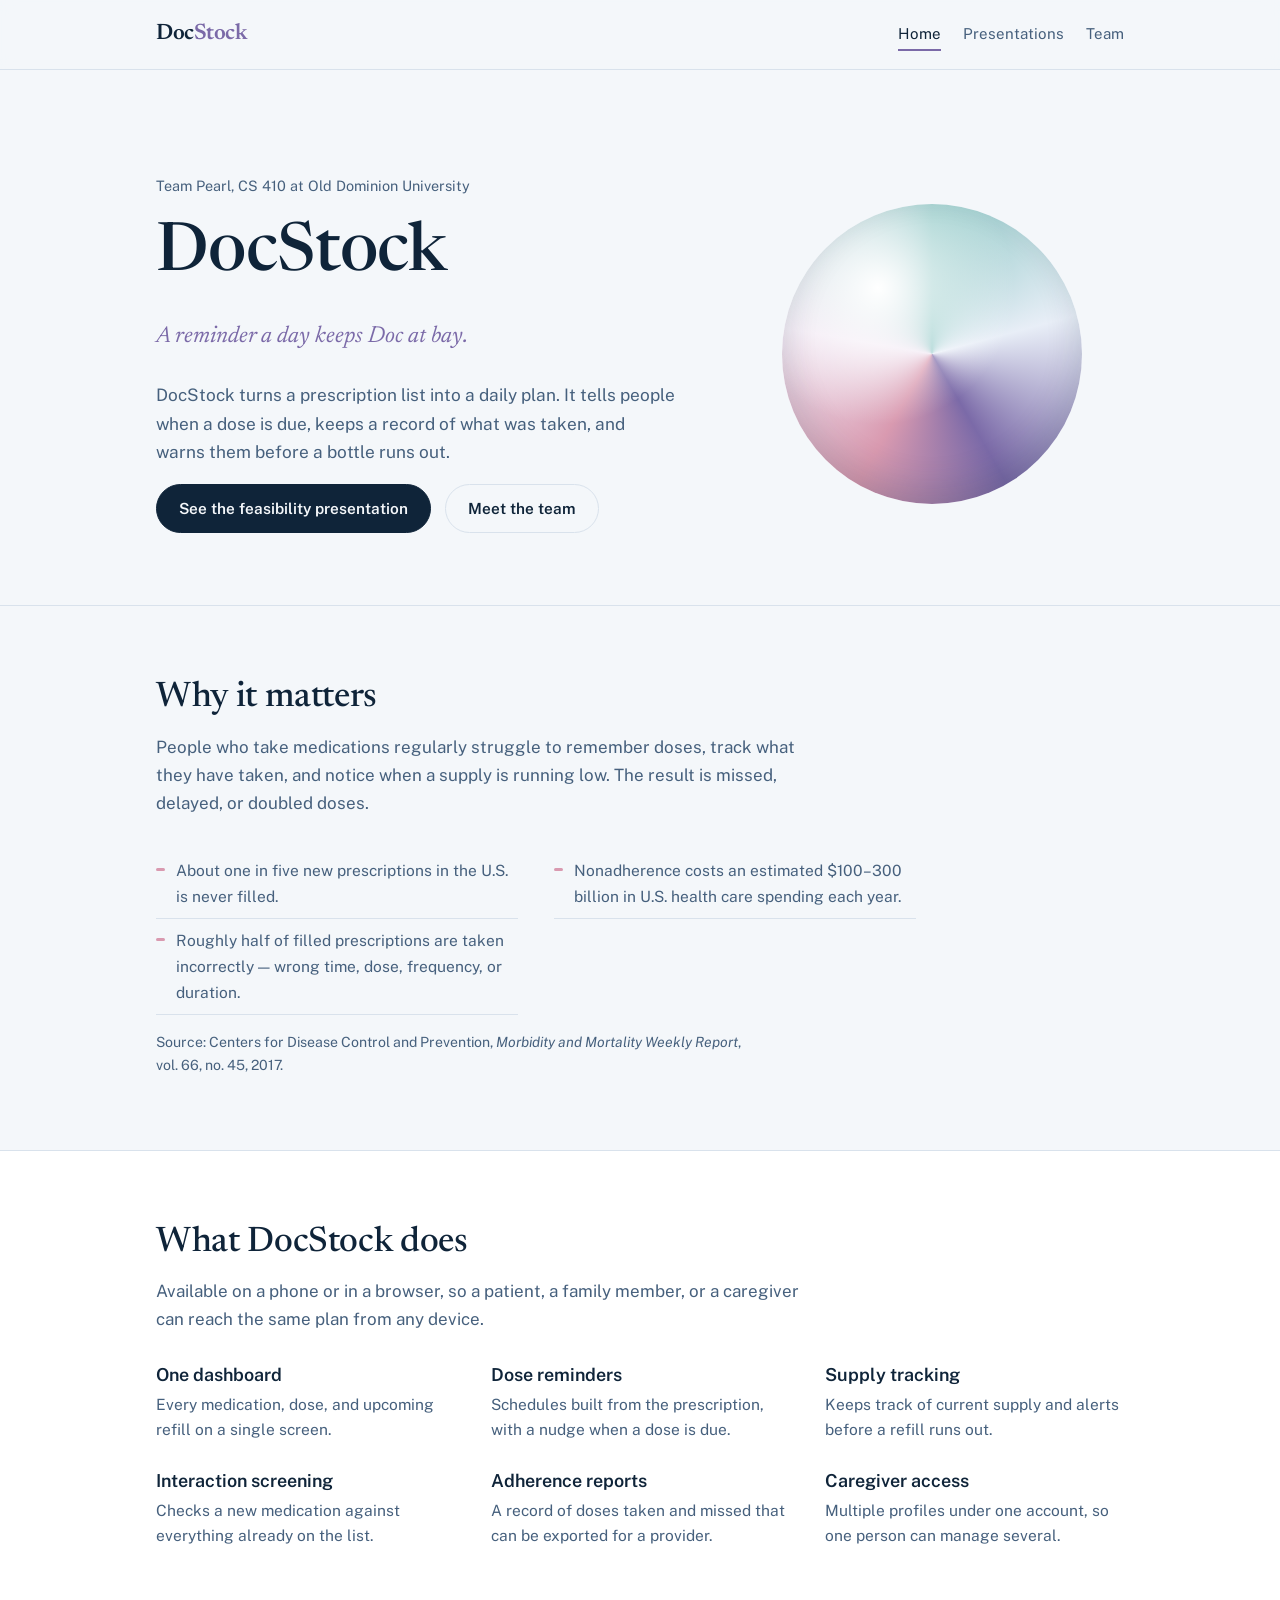
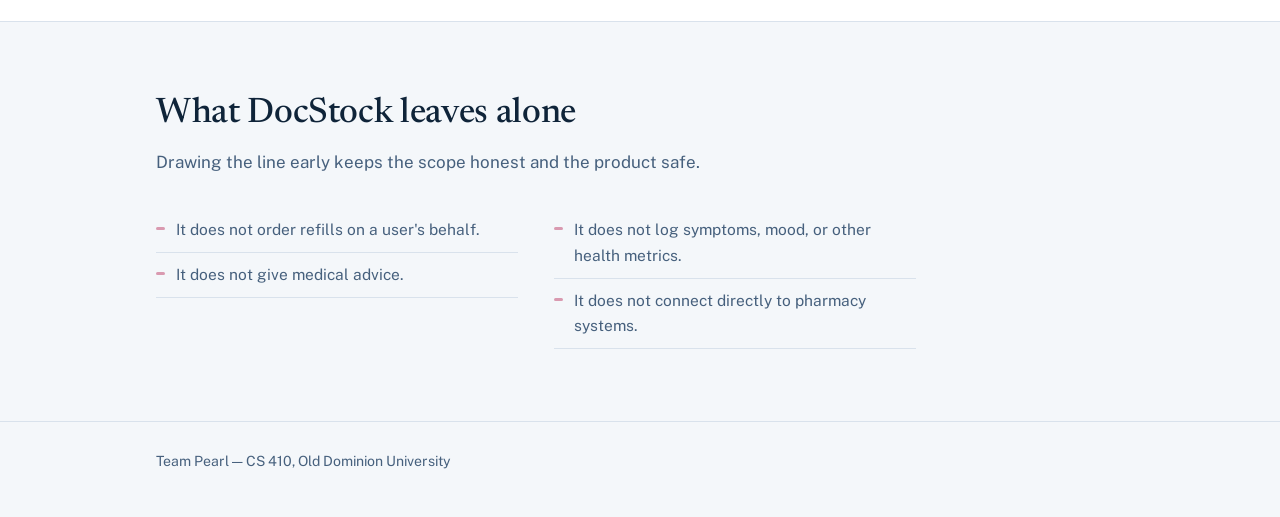
==== index.html @ eecf5fe6 "Created website, added landing, presentations, and a team page" ====
<!DOCTYPE html>
<html lang="en">
<head>
<meta charset="utf-8">
<meta name="viewport" content="width=device-width, initial-scale=1">
<title>DocStock — Team Pearl</title>
<meta name="description" content="DocStock is a smartphone and web application that helps people manage prescribed medication schedules. Built by Team Pearl, CS 410 at Old Dominion University.">
<link rel="preconnect" href="https://fonts.googleapis.com">
<link rel="preconnect" href="https://fonts.gstatic.com" crossorigin>
<link href="https://fonts.googleapis.com/css2?family=Newsreader:ital,opsz,wght@0,6..72,400;0,6..72,500;0,6..72,600;1,6..72,400&family=Public+Sans:wght@400;500;600&display=swap" rel="stylesheet">
<link rel="stylesheet" href="assets/styles.css">
</head>
<body>

<header class="masthead">
  <div class="wrap">
    <a class="wordmark" href="index.html">Doc<span>Stock</span></a>
    <nav aria-label="Main">
      <a href="index.html" aria-current="page">Home</a>
      <a href="presentations.html">Presentations</a>
      <a href="team.html">Team</a>
    </nav>
  </div>
</header>

<main>

  <section class="hero">
    <div class="wrap">
      <div>
        <p class="kicker">Team Pearl, CS 410 at Old Dominion University</p>
        <h1>DocStock</h1>
        <p class="tagline">A reminder a day keeps Doc at bay.</p>
        <p class="lede">DocStock turns a prescription list into a daily plan. It tells people when a dose is due, keeps a record of what was taken, and warns them before a bottle runs out.</p>
        <div class="next-links">
          <a class="button" href="presentations.html">See the feasibility presentation</a>
          <a class="button button--quiet" href="team.html">Meet the team</a>
        </div>
      </div>
      <div class="pearl" aria-hidden="true"></div>
    </div>
  </section>

  <section class="band">
    <div class="wrap">
      <div class="section-head">
        <h2>Why it matters</h2>
        <p>People who take medications regularly struggle to remember doses, track what they have taken, and notice when a supply is running low. The result is missed, delayed, or doubled doses.</p>
      </div>
      <ul class="rule-list">
        <li>About one in five new prescriptions in the U.S. is never filled.</li>
        <li>Roughly half of filled prescriptions are taken incorrectly &mdash; wrong time, dose, frequency, or duration.</li>
        <li>Nonadherence costs an estimated $100&ndash;300 billion in U.S. health care spending each year.</li>
      </ul>
      <p class="source">Source: Centers for Disease Control and Prevention, <em>Morbidity and Mortality Weekly Report</em>, vol. 66, no. 45, 2017.</p>
    </div>
  </section>

  <section class="band band--shell">
    <div class="wrap">
      <div class="section-head">
        <h2>What DocStock does</h2>
        <p>Available on a phone or in a browser, so a patient, a family member, or a caregiver can reach the same plan from any device.</p>
      </div>

      <div class="grid">
        <div class="feature">
          <h3>One dashboard</h3>
          <p>Every medication, dose, and upcoming refill on a single screen.</p>
        </div>
        <div class="feature">
          <h3>Dose reminders</h3>
          <p>Schedules built from the prescription, with a nudge when a dose is due.</p>
        </div>
        <div class="feature">
          <h3>Supply tracking</h3>
          <p>Keeps track of current supply and alerts before a refill runs out.</p>
        </div>
        <div class="feature">
          <h3>Interaction screening</h3>
          <p>Checks a new medication against everything already on the list.</p>
        </div>
        <div class="feature">
          <h3>Adherence reports</h3>
          <p>A record of doses taken and missed that can be exported for a provider.</p>
        </div>
        <div class="feature">
          <h3>Caregiver access</h3>
          <p>Multiple profiles under one account, so one person can manage several.</p>
        </div>
      </div>
    </div>
  </section>

  <section class="band">
    <div class="wrap">
      <div class="section-head">
        <h2>What DocStock leaves alone</h2>
        <p>Drawing the line early keeps the scope honest and the product safe.</p>
      </div>
      <ul class="rule-list">
        <li>It does not order refills on a user's behalf.</li>
        <li>It does not give medical advice.</li>
        <li>It does not log symptoms, mood, or other health metrics.</li>
        <li>It does not connect directly to pharmacy systems.</li>
      </ul>
    </div>
  </section>

</main>

<footer class="site-foot">
  <div class="wrap">
    <p>Team Pearl — CS 410, Old Dominion University</p>
  </div>
</footer>

</body>
</html>
---- assets/styles.css ----
/* DocStock — Team Pearl
   Palette: deep slate blue ink, cool pearl paper, nacre luster accents. */

:root {
  --ink: #0f2439;
  --ink-soft: #46607d;
  --pearl: #f4f7fa;
  --shell: #ffffff;
  --line: #d9e2ec;
  --luster: #7b6aa8;
  --luster-rose: #d99ab0;
  --luster-aqua: #8fc8c6;
  --focus: #1f6feb;

  --serif: "Newsreader", Georgia, "Times New Roman", serif;
  --sans: "Public Sans", -apple-system, BlinkMacSystemFont, "Segoe UI", Roboto, sans-serif;

  --measure: 66ch;
  --gutter: clamp(20px, 5vw, 56px);
}

* { box-sizing: border-box; }

html { -webkit-text-size-adjust: 100%; }

body {
  margin: 0;
  background: var(--pearl);
  color: var(--ink);
  font-family: var(--sans);
  font-size: 17px;
  line-height: 1.65;
  font-weight: 400;
}

img { max-width: 100%; display: block; }

a { color: var(--ink); text-decoration-color: var(--luster); text-underline-offset: 3px; }
a:hover { text-decoration-color: var(--ink); }

:focus-visible {
  outline: 2px solid var(--focus);
  outline-offset: 3px;
  border-radius: 2px;
}

h1, h2, h3 {
  font-family: var(--serif);
  font-weight: 500;
  line-height: 1.15;
  letter-spacing: -0.01em;
  margin: 0 0 0.4em;
}

h1 { font-size: clamp(2.6rem, 7vw, 4.2rem); }
h2 { font-size: clamp(1.6rem, 3.4vw, 2.2rem); }
h3 { font-size: 1.12rem; font-family: var(--sans); font-weight: 600; letter-spacing: 0; }

p { margin: 0 0 1em; max-width: var(--measure); }

.wrap {
  width: 100%;
  max-width: 1080px;
  margin: 0 auto;
  padding-left: var(--gutter);
  padding-right: var(--gutter);
}

/* ---------- Masthead ---------- */

.masthead {
  border-bottom: 1px solid var(--line);
  background: rgba(244, 247, 250, 0.92);
  backdrop-filter: blur(8px);
  position: sticky;
  top: 0;
  z-index: 10;
}

.masthead .wrap {
  display: flex;
  flex-wrap: wrap;
  align-items: baseline;
  gap: 8px 28px;
  padding-top: 16px;
  padding-bottom: 16px;
}

.wordmark {
  font-family: var(--serif);
  font-size: 1.4rem;
  font-weight: 600;
  text-decoration: none;
  letter-spacing: -0.02em;
}

.wordmark span { color: var(--luster); }

.masthead nav {
  margin-left: auto;
  display: flex;
  gap: 22px;
}

.masthead nav a {
  text-decoration: none;
  font-size: 0.94rem;
  color: var(--ink-soft);
  padding-bottom: 2px;
  border-bottom: 2px solid transparent;
}

.masthead nav a:hover { color: var(--ink); }

.masthead nav a[aria-current="page"] {
  color: var(--ink);
  border-bottom-color: var(--luster);
}

/* ---------- Hero ---------- */

.hero { padding: clamp(48px, 9vw, 104px) 0 clamp(40px, 7vw, 72px); }

.hero .wrap {
  display: grid;
  grid-template-columns: minmax(0, 1.35fr) minmax(0, 1fr);
  gap: clamp(28px, 5vw, 64px);
  align-items: center;
}

.kicker {
  font-size: 0.9rem;
  color: var(--ink-soft);
  margin-bottom: 18px;
}

.tagline {
  font-family: var(--serif);
  font-size: clamp(1.15rem, 2.4vw, 1.45rem);
  font-style: italic;
  color: var(--luster);
  margin: -0.1em 0 1.1em;
  max-width: 24ch;
}

.lede { font-size: 1.08rem; color: var(--ink-soft); }

/* the pearl — the one deliberate flourish */
.pearl {
  aspect-ratio: 1;
  width: 100%;
  max-width: 300px;
  margin-inline: auto;
  border-radius: 50%;
  background:
    radial-gradient(circle at 32% 28%, #ffffff 0%, rgba(255,255,255,0) 46%),
    conic-gradient(from 210deg,
      var(--luster-rose) 0deg,
      #f0e6f2 70deg,
      var(--luster-aqua) 150deg,
      #e8eef7 225deg,
      var(--luster) 300deg,
      var(--luster-rose) 360deg);
  box-shadow: inset 0 -14px 34px rgba(15, 36, 57, 0.16);
  animation: turn 44s linear infinite;
}

@keyframes turn { to { transform: rotate(360deg); } }

@media (prefers-reduced-motion: reduce) {
  .pearl { animation: none; }
}

/* ---------- Sections ---------- */

.band { padding: clamp(40px, 6vw, 72px) 0; border-top: 1px solid var(--line); }
.band--shell { background: var(--shell); }

.section-head { max-width: var(--measure); margin-bottom: 32px; }
.section-head p { color: var(--ink-soft); margin-bottom: 0; }

.grid {
  display: grid;
  grid-template-columns: repeat(auto-fit, minmax(240px, 1fr));
  gap: 28px 36px;
}

.feature h3 { margin-bottom: 6px; }
.feature p { color: var(--ink-soft); font-size: 0.97rem; margin-bottom: 0; }

.rule-list {
  list-style: none;
  padding: 0;
  margin: 0;
  columns: 2;
  column-gap: 36px;
  max-width: 760px;
}

.rule-list li {
  break-inside: avoid;
  padding: 9px 0 9px 20px;
  border-bottom: 1px solid var(--line);
  color: var(--ink-soft);
  font-size: 0.97rem;
  position: relative;
}

.rule-list li::before {
  content: "";
  position: absolute;
  left: 0;
  top: 19px;
  width: 9px;
  height: 3px;
  border-radius: 2px;
  background: var(--luster-rose);
}

@media (max-width: 620px) { .rule-list { columns: 1; } }

.next-links {
  display: flex;
  flex-wrap: wrap;
  gap: 14px;
  margin-top: 8px;
}

.button {
  display: inline-block;
  text-decoration: none;
  font-size: 0.96rem;
  font-weight: 600;
  padding: 11px 22px;
  border-radius: 999px;
  border: 1px solid var(--ink);
  background: var(--ink);
  color: var(--pearl);
}

.button:hover { background: #1b3b5c; border-color: #1b3b5c; }

.button--quiet {
  background: transparent;
  color: var(--ink);
  border-color: var(--line);
}

.button--quiet:hover { background: var(--shell); border-color: var(--ink); }

/* ---------- Presentation ---------- */

.deck-frame {
  position: relative;
  width: 100%;
  aspect-ratio: 16 / 9;
  border: 1px solid var(--line);
  border-radius: 10px;
  overflow: hidden;
  background: var(--shell);
}

.deck-frame iframe {
  position: absolute;
  inset: 0;
  width: 100%;
  height: 100%;
  border: 0;
}

.deck-meta {
  display: flex;
  flex-wrap: wrap;
  gap: 6px 24px;
  margin-top: 14px;
  font-size: 0.92rem;
  color: var(--ink-soft);
}

.deck-empty {
  border: 1px dashed var(--luster);
  border-radius: 10px;
  background: var(--shell);
  padding: 32px;
}

.deck-empty code {
  font-size: 0.88rem;
  background: var(--pearl);
  padding: 2px 6px;
  border-radius: 4px;
}

.source {
  margin-top: 16px;
  margin-bottom: 0;
  font-size: 0.88rem;
  color: var(--ink-soft);
}

/* ---------- Team ---------- */

.roster {
  display: grid;
  grid-template-columns: repeat(auto-fit, minmax(230px, 1fr));
  gap: 40px 32px;
}

.member figure { margin: 0 0 16px; }

.portrait {
  aspect-ratio: 4 / 5;
  width: 100%;
  border-radius: 120px 120px 12px 12px;
  overflow: hidden;
  background: linear-gradient(155deg, #e9edf4, #dfe6f0);
  border: 1px solid var(--line);
}

.portrait img {
  width: 100%;
  height: 100%;
  object-fit: cover;
}

.portrait--initials {
  display: grid;
  place-items: center;
  background: conic-gradient(from 200deg, #f2e7ef, #e4edf3, #ece7f4, #f2e7ef);
  font-family: var(--serif);
  font-size: 2.4rem;
  color: var(--luster);
}

.member h3 { margin-bottom: 2px; font-size: 1.05rem; }

.member .role {
  font-size: 0.86rem;
  color: var(--luster);
  margin-bottom: 10px;
}

.member p { font-size: 0.95rem; color: var(--ink-soft); margin-bottom: 0; }

/* ---------- Footer ---------- */

.site-foot {
  border-top: 1px solid var(--line);
  padding: 28px 0 44px;
  font-size: 0.88rem;
  color: var(--ink-soft);
}

.site-foot p { margin: 0; max-width: none; }

/* ---------- Small screens ---------- */

@media (max-width: 780px) {
  .hero .wrap { grid-template-columns: 1fr; }
  .pearl { max-width: 190px; grid-row: 1; }
  .masthead nav { width: 100%; margin-left: 0; gap: 18px; }
}
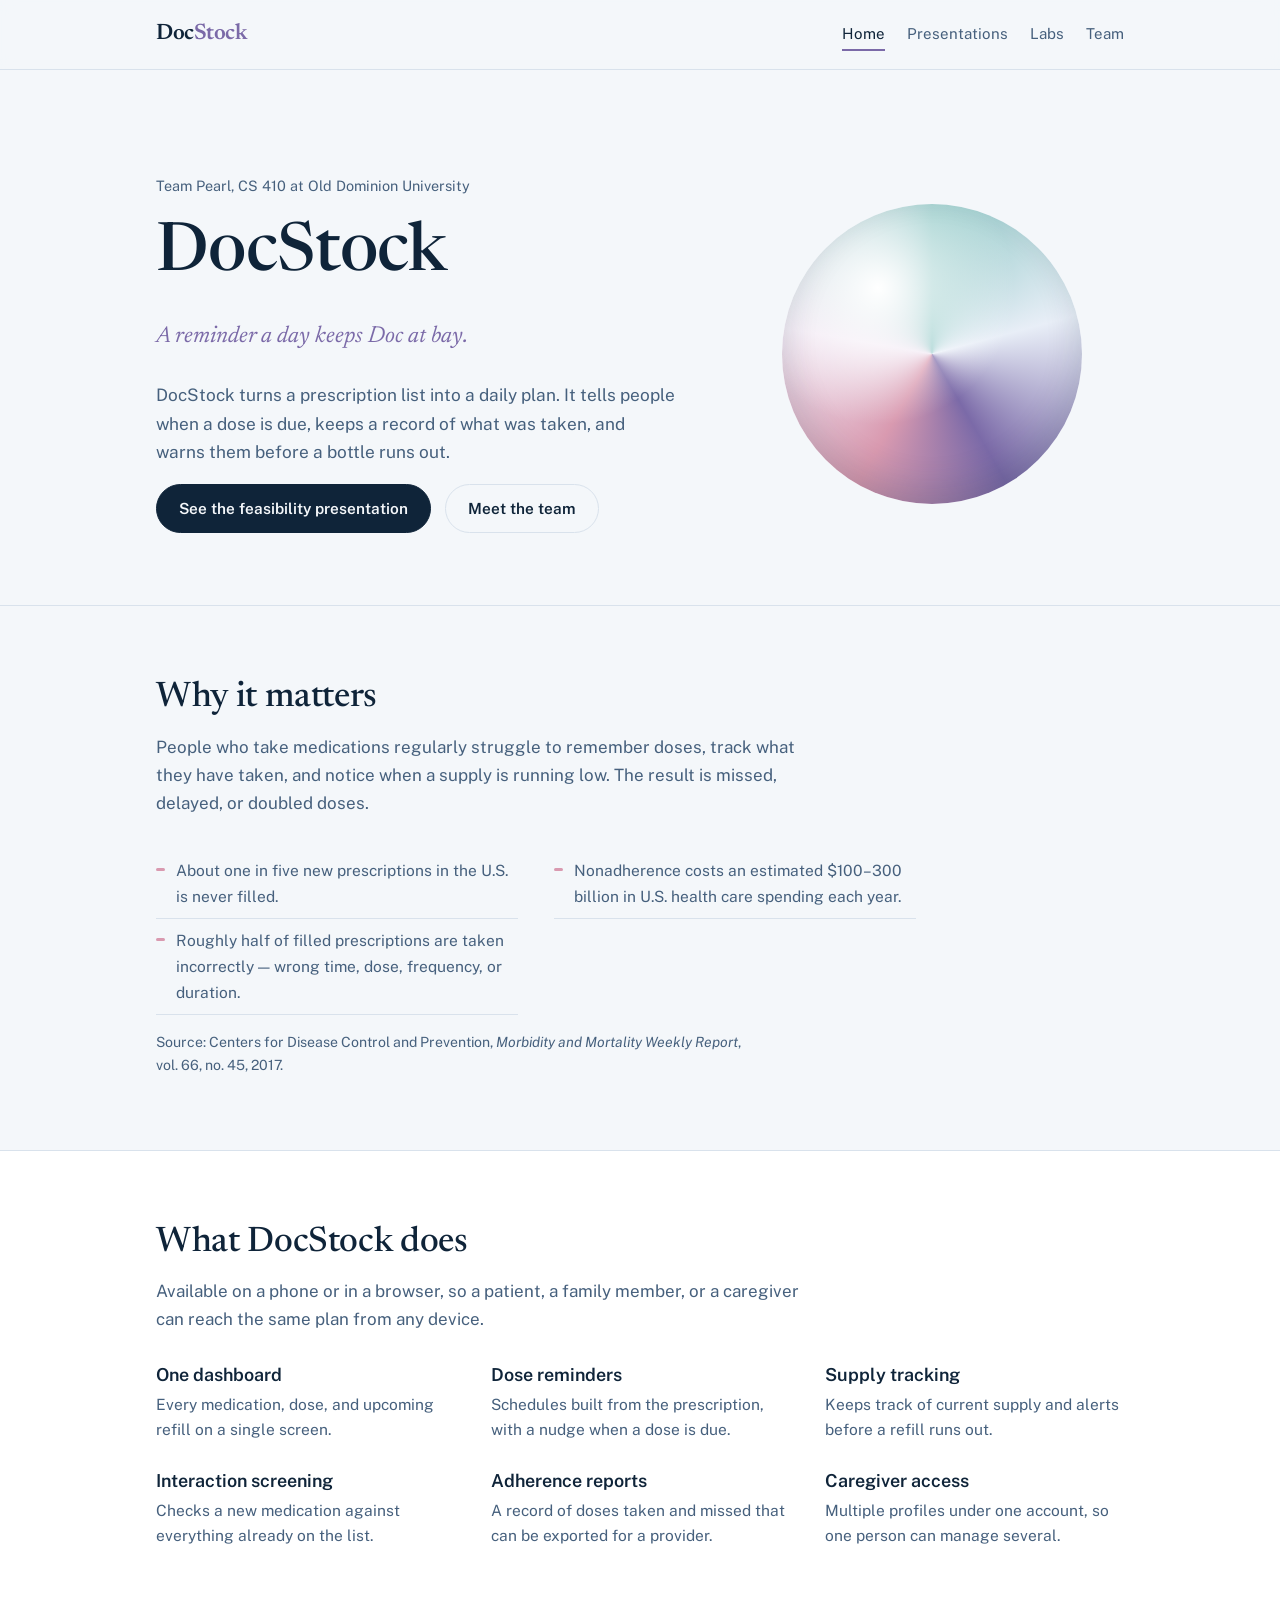
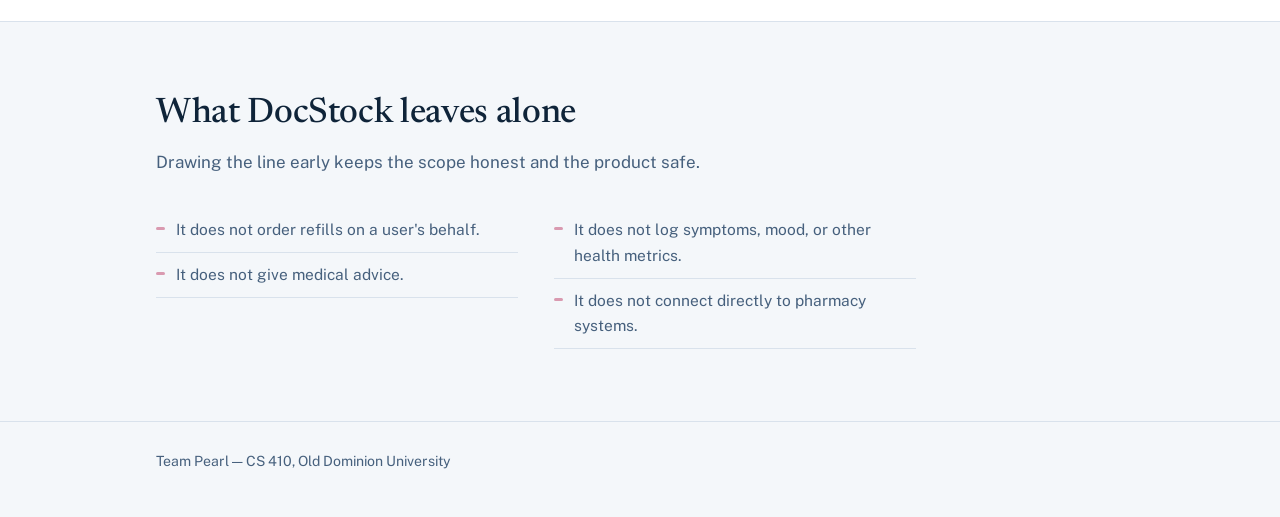
==== commit 68c974a6: "Implemented Lab 1 in to the website" ====
--- a/index.html
+++ b/index.html
@@ -18,6 +18,7 @@
     <nav aria-label="Main">
       <a href="index.html" aria-current="page">Home</a>
       <a href="presentations.html">Presentations</a>
+      <a href="labs.html">Labs</a>
       <a href="team.html">Team</a>
     </nav>
   </div>
--- a/assets/styles.css
+++ b/assets/styles.css
@@ -268,6 +268,23 @@
   border: 0;
 }
 
+/* Lab writeups are portrait letter pages, not 16:9 slides. */
+.deck-frame--doc {
+  aspect-ratio: 8.5 / 11;
+  max-width: 820px;
+  margin-left: auto;
+  margin-right: auto;
+}
+
+@media (max-width: 620px) {
+  .deck-frame--doc { aspect-ratio: 3 / 4; }
+}
+
+.deck-fallback {
+  margin-top: 16px;
+  margin-bottom: 0;
+}
+
 .deck-meta {
   display: flex;
   flex-wrap: wrap;
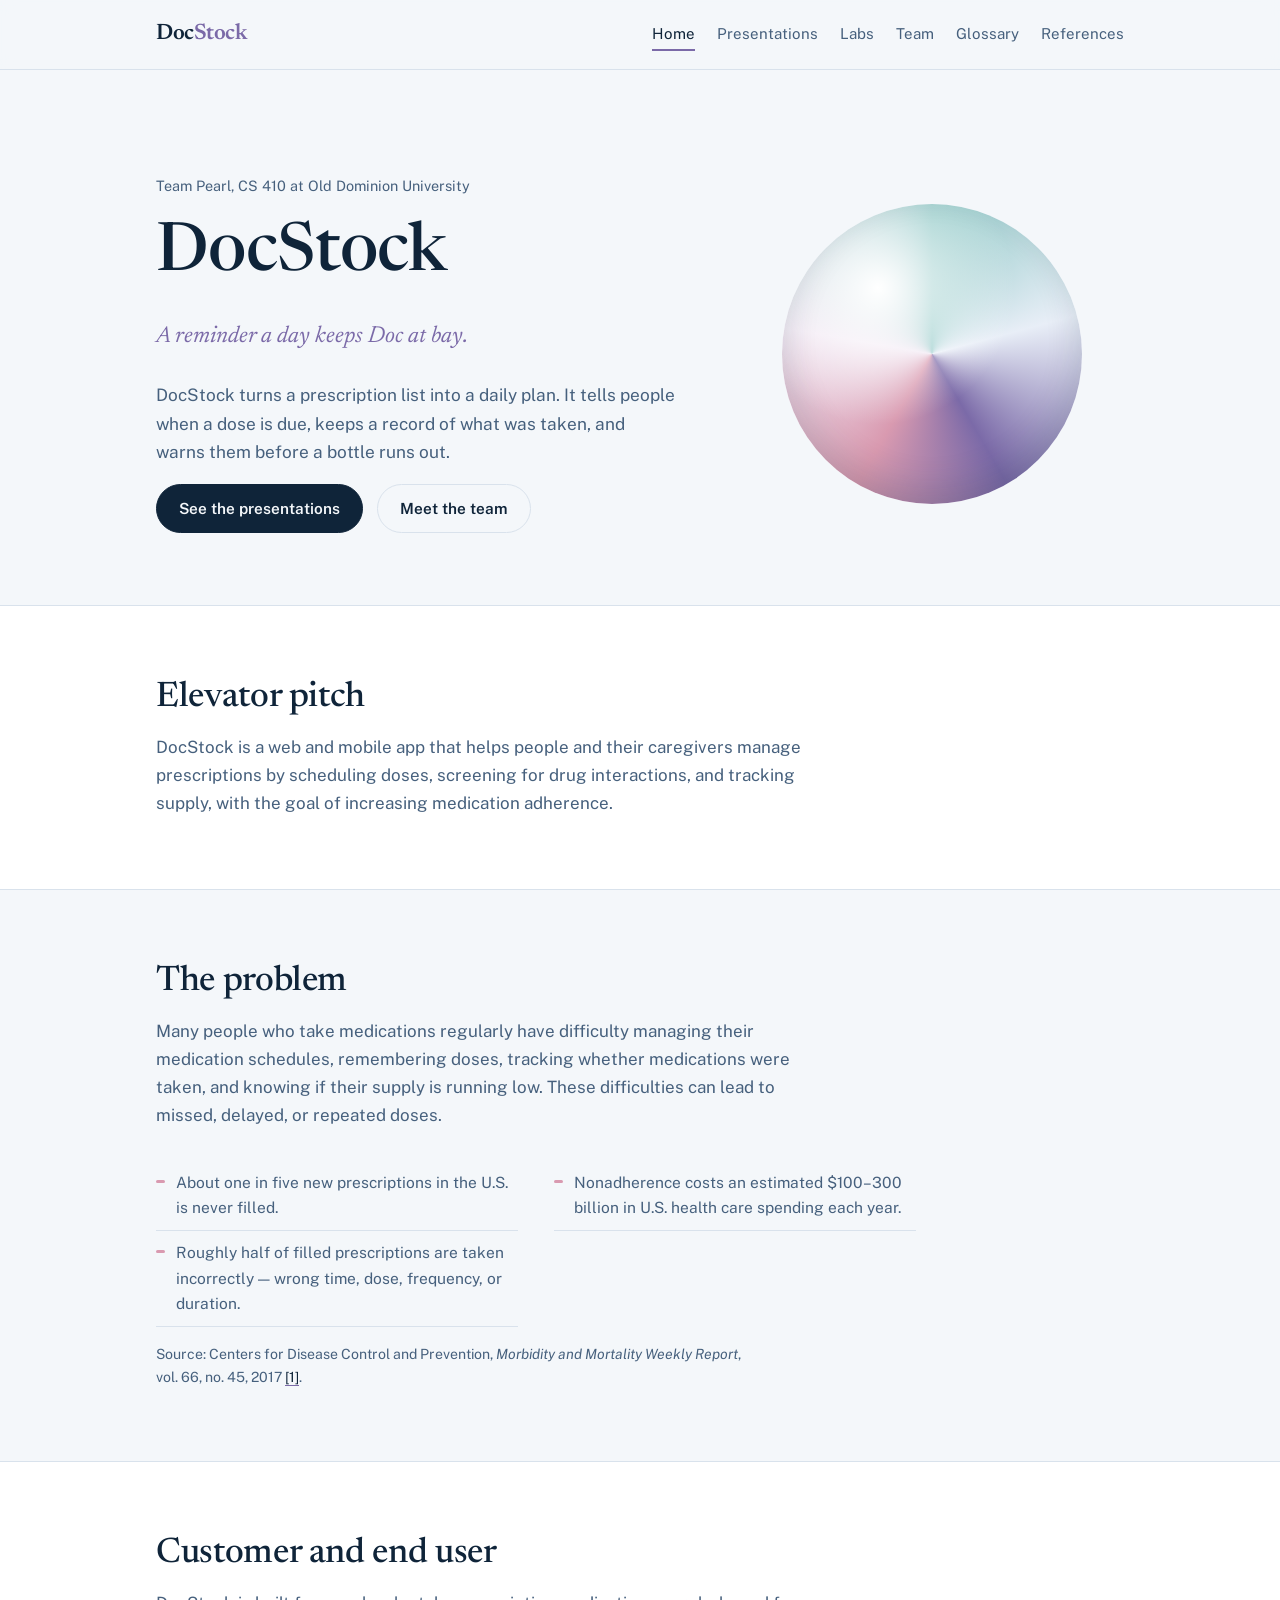
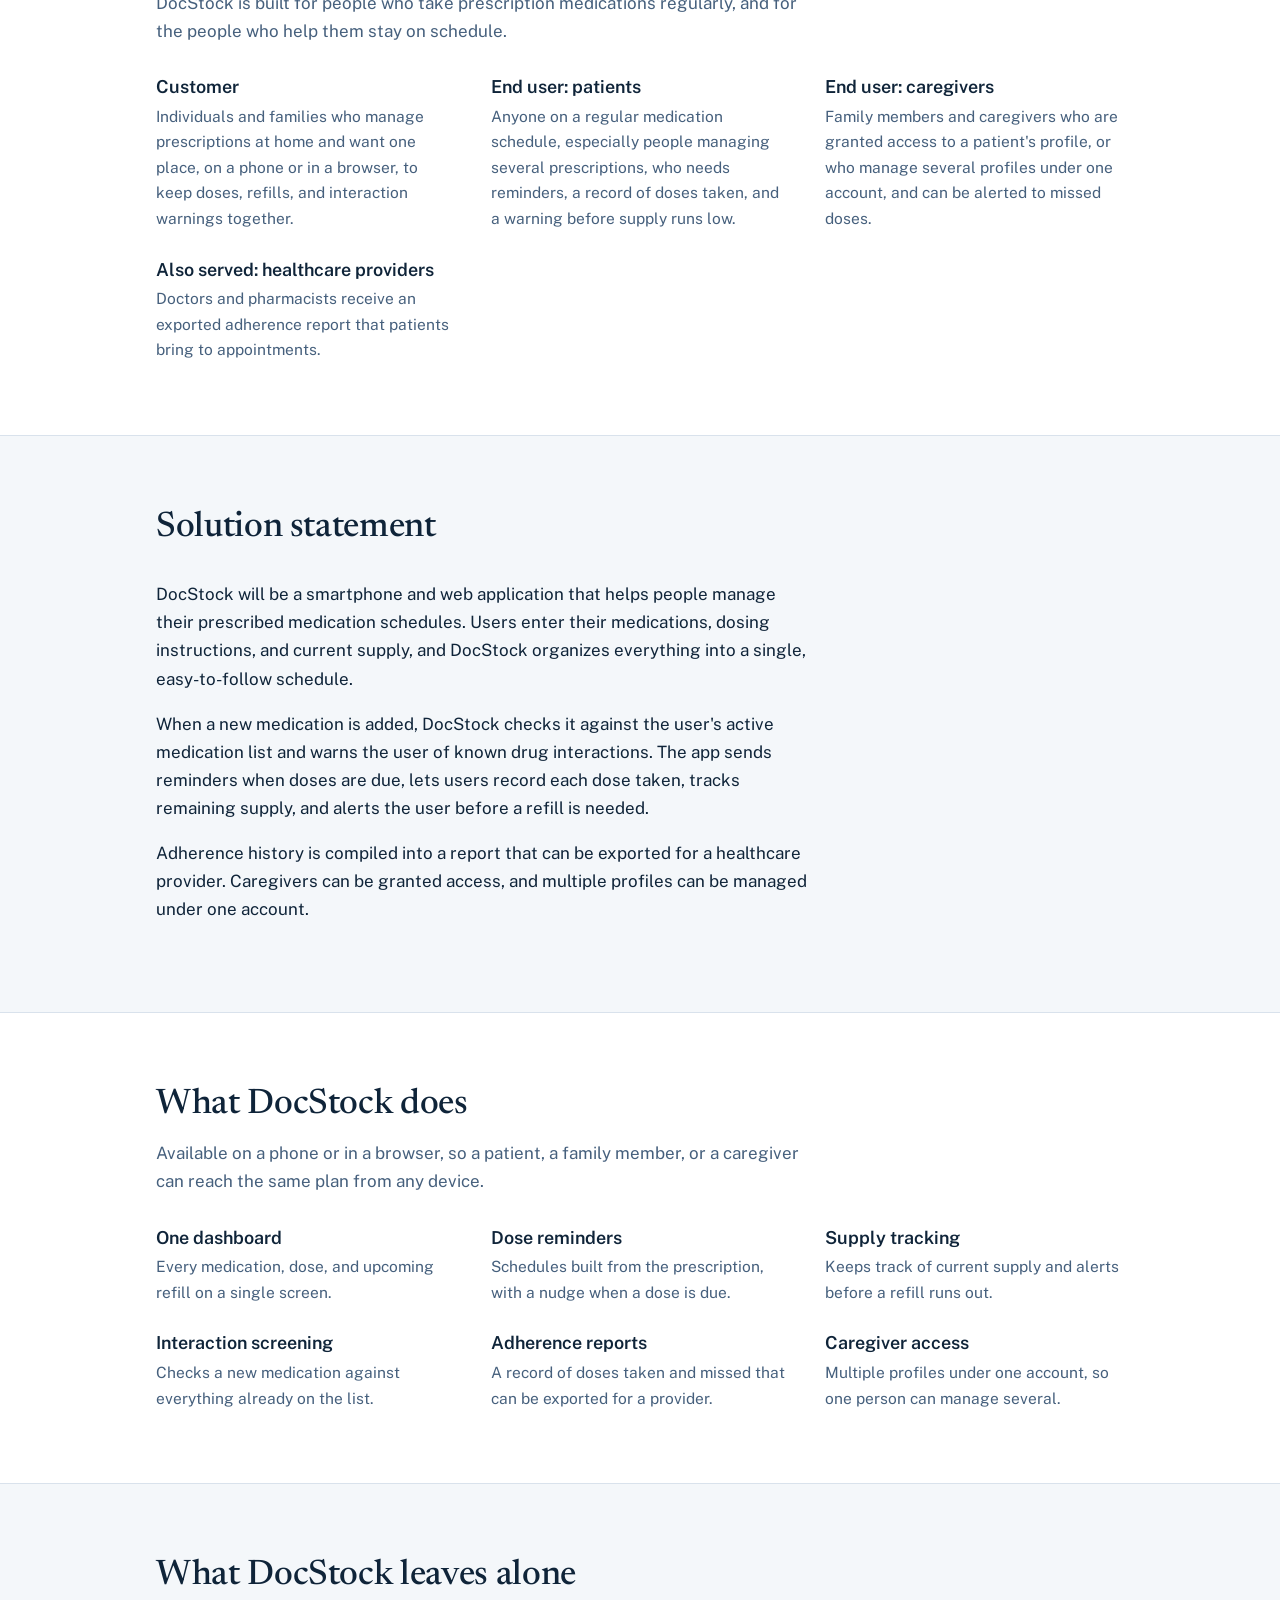
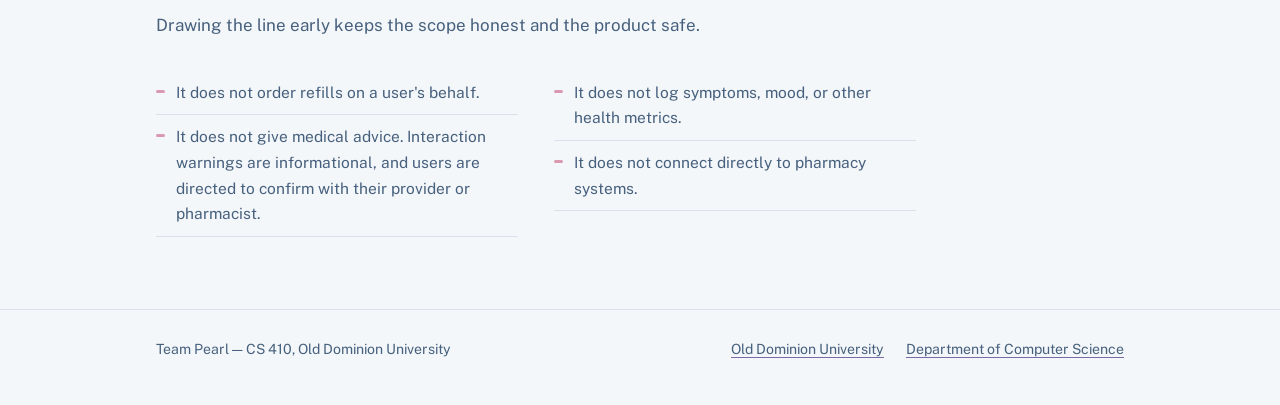
==== commit 5382ad42: "Updated website for feasibility deliverable: added home page sections, final and design presentation" ====
--- a/index.html
+++ b/index.html
@@ -20,6 +20,8 @@
       <a href="presentations.html">Presentations</a>
       <a href="labs.html">Labs</a>
       <a href="team.html">Team</a>
+      <a href="glossary.html">Glossary</a>
+      <a href="references.html">References</a>
     </nav>
   </div>
 </header>
@@ -32,9 +34,11 @@
         <p class="kicker">Team Pearl, CS 410 at Old Dominion University</p>
         <h1>DocStock</h1>
         <p class="tagline">A reminder a day keeps Doc at bay.</p>
-        <p class="lede">DocStock turns a prescription list into a daily plan. It tells people when a dose is due, keeps a record of what was taken, and warns them before a bottle runs out.</p>
+        <p class="lede">DocStock turns a prescription list into a daily plan.
+          It tells people when a dose is due, keeps a record of what was taken,
+          and warns them before a bottle runs out.</p>
         <div class="next-links">
-          <a class="button" href="presentations.html">See the feasibility presentation</a>
+          <a class="button" href="presentations.html">See the presentations</a>
           <a class="button button--quiet" href="team.html">Meet the team</a>
         </div>
       </div>
@@ -42,18 +46,82 @@
     </div>
   </section>
 
+  <section class="band band--shell">
+    <div class="wrap">
+      <div class="section-head" style="margin-bottom:0">
+        <h2>Elevator pitch</h2>
+        <p>DocStock is a web and mobile app that helps people and their caregivers
+          manage prescriptions by scheduling doses, screening for drug interactions,
+          and tracking supply, with the goal of increasing medication adherence.</p>
+      </div>
+    </div>
+  </section>
+
   <section class="band">
     <div class="wrap">
       <div class="section-head">
-        <h2>Why it matters</h2>
-        <p>People who take medications regularly struggle to remember doses, track what they have taken, and notice when a supply is running low. The result is missed, delayed, or doubled doses.</p>
+        <h2>The problem</h2>
+        <p>Many people who take medications regularly have difficulty managing their
+          medication schedules, remembering doses, tracking whether medications were taken,
+          and knowing if their supply is running low. These difficulties can lead to missed,
+          delayed, or repeated doses.</p>
       </div>
       <ul class="rule-list">
         <li>About one in five new prescriptions in the U.S. is never filled.</li>
         <li>Roughly half of filled prescriptions are taken incorrectly &mdash; wrong time, dose, frequency, or duration.</li>
         <li>Nonadherence costs an estimated $100&ndash;300 billion in U.S. health care spending each year.</li>
       </ul>
-      <p class="source">Source: Centers for Disease Control and Prevention, <em>Morbidity and Mortality Weekly Report</em>, vol. 66, no. 45, 2017.</p>
+      <p class="source">Source: Centers for Disease Control and Prevention, <em>Morbidity and Mortality Weekly Report</em>, vol. 66, no. 45, 2017 <a href="references.html#ref-1">[1]</a>.</p>
+    </div>
+  </section>
+
+  <section class="band band--shell">
+    <div class="wrap">
+      <div class="section-head">
+        <h2>Customer and end user</h2>
+        <p>DocStock is built for people who take prescription medications regularly,
+          and for the people who help them stay on schedule.</p>
+      </div>
+
+      <div class="grid">
+        <div class="feature">
+          <h3>Customer</h3>
+          <p>Individuals and families who manage prescriptions at home and want one place,
+            on a phone or in a browser, to keep doses, refills, and interaction warnings together.</p>
+        </div>
+        <div class="feature">
+          <h3>End user: patients</h3>
+          <p>Anyone on a regular medication schedule, especially people managing several prescriptions,
+            who needs reminders, a record of doses taken, and a warning before supply runs low.</p>
+        </div>
+        <div class="feature">
+          <h3>End user: caregivers</h3>
+          <p>Family members and caregivers who are granted access to a patient's profile,
+            or who manage several profiles under one account, and can be alerted to missed doses.</p>
+        </div>
+        <div class="feature">
+          <h3>Also served: healthcare providers</h3>
+          <p>Doctors and pharmacists receive an exported adherence report that patients
+            bring to appointments.</p>
+        </div>
+      </div>
+    </div>
+  </section>
+
+  <section class="band">
+    <div class="wrap">
+      <div class="section-head">
+        <h2>Solution statement</h2>
+      </div>
+      <p>DocStock will be a smartphone and web application that helps people manage their
+        prescribed medication schedules. Users enter their medications, dosing instructions,
+        and current supply, and DocStock organizes everything into a single, easy-to-follow schedule.</p>
+      <p>When a new medication is added, DocStock checks it against the user's active medication
+        list and warns the user of known drug interactions. The app sends reminders when doses
+        are due, lets users record each dose taken, tracks remaining supply, and alerts the user
+        before a refill is needed.</p>
+      <p>Adherence history is compiled into a report that can be exported for a healthcare provider.
+        Caregivers can be granted access, and multiple profiles can be managed under one account.</p>
     </div>
   </section>
 
@@ -61,7 +129,8 @@
     <div class="wrap">
       <div class="section-head">
         <h2>What DocStock does</h2>
-        <p>Available on a phone or in a browser, so a patient, a family member, or a caregiver can reach the same plan from any device.</p>
+        <p>Available on a phone or in a browser, so a patient, a family member,
+          or a caregiver can reach the same plan from any device.</p>
       </div>
 
       <div class="grid">
@@ -101,7 +170,7 @@
       </div>
       <ul class="rule-list">
         <li>It does not order refills on a user's behalf.</li>
-        <li>It does not give medical advice.</li>
+        <li>It does not give medical advice. Interaction warnings are informational, and users are directed to confirm with their provider or pharmacist.</li>
         <li>It does not log symptoms, mood, or other health metrics.</li>
         <li>It does not connect directly to pharmacy systems.</li>
       </ul>
@@ -113,6 +182,10 @@
 <footer class="site-foot">
   <div class="wrap">
     <p>Team Pearl — CS 410, Old Dominion University</p>
+    <p class="foot-links">
+      <a href="https://www.odu.edu/">Old Dominion University</a>
+      <a href="https://www.odu.edu/computer-science">Department of Computer Science</a>
+    </p>
   </div>
 </footer>
 
--- a/assets/styles.css
+++ b/assets/styles.css
@@ -99,7 +99,8 @@
 .masthead nav {
   margin-left: auto;
   display: flex;
-  gap: 22px;
+  flex-wrap: wrap;
+  gap: 6px 22px;
 }
 
 .masthead nav a {
@@ -359,6 +360,51 @@
 
 .member p { font-size: 0.95rem; color: var(--ink-soft); margin-bottom: 0; }
 
+/* ---------- Glossary ---------- */
+
+.glossary { margin: 0; max-width: 880px; }
+
+.glossary div {
+  display: grid;
+  grid-template-columns: minmax(0, 15rem) minmax(0, 1fr);
+  gap: 4px 32px;
+  padding: 16px 0;
+  border-bottom: 1px solid var(--line);
+}
+
+.glossary div:first-child { border-top: 1px solid var(--line); }
+
+.glossary dt { font-weight: 600; }
+
+.glossary dd { margin: 0; color: var(--ink-soft); max-width: var(--measure); }
+
+@media (max-width: 620px) { .glossary div { grid-template-columns: 1fr; } }
+
+/* ---------- References ---------- */
+
+.ref-list {
+  list-style: none;
+  padding: 0;
+  margin: 0;
+  max-width: 880px;
+}
+
+.ref-list li {
+  display: grid;
+  grid-template-columns: 2.6rem minmax(0, 1fr);
+  padding: 14px 0;
+  border-bottom: 1px solid var(--line);
+  color: var(--ink-soft);
+  font-size: 0.97rem;
+  overflow-wrap: anywhere;
+}
+
+.ref-list li:first-child { border-top: 1px solid var(--line); }
+
+.ref-list .ref-num { color: var(--ink); font-weight: 600; }
+
+.ref-list li:target { background: var(--shell); }
+
 /* ---------- Footer ---------- */
 
 .site-foot {
@@ -368,12 +414,24 @@
   color: var(--ink-soft);
 }
 
+.site-foot .wrap {
+  display: flex;
+  flex-wrap: wrap;
+  justify-content: space-between;
+  gap: 8px 28px;
+}
+
 .site-foot p { margin: 0; max-width: none; }
+
+.foot-links { display: flex; flex-wrap: wrap; gap: 6px 22px; }
+
+.foot-links a { color: var(--ink-soft); }
+.foot-links a:hover { color: var(--ink); }
 
 /* ---------- Small screens ---------- */
 
 @media (max-width: 780px) {
   .hero .wrap { grid-template-columns: 1fr; }
   .pearl { max-width: 190px; grid-row: 1; }
-  .masthead nav { width: 100%; margin-left: 0; gap: 18px; }
-}
+  .masthead nav { width: 100%; margin-left: 0; gap: 6px 18px; }
+}
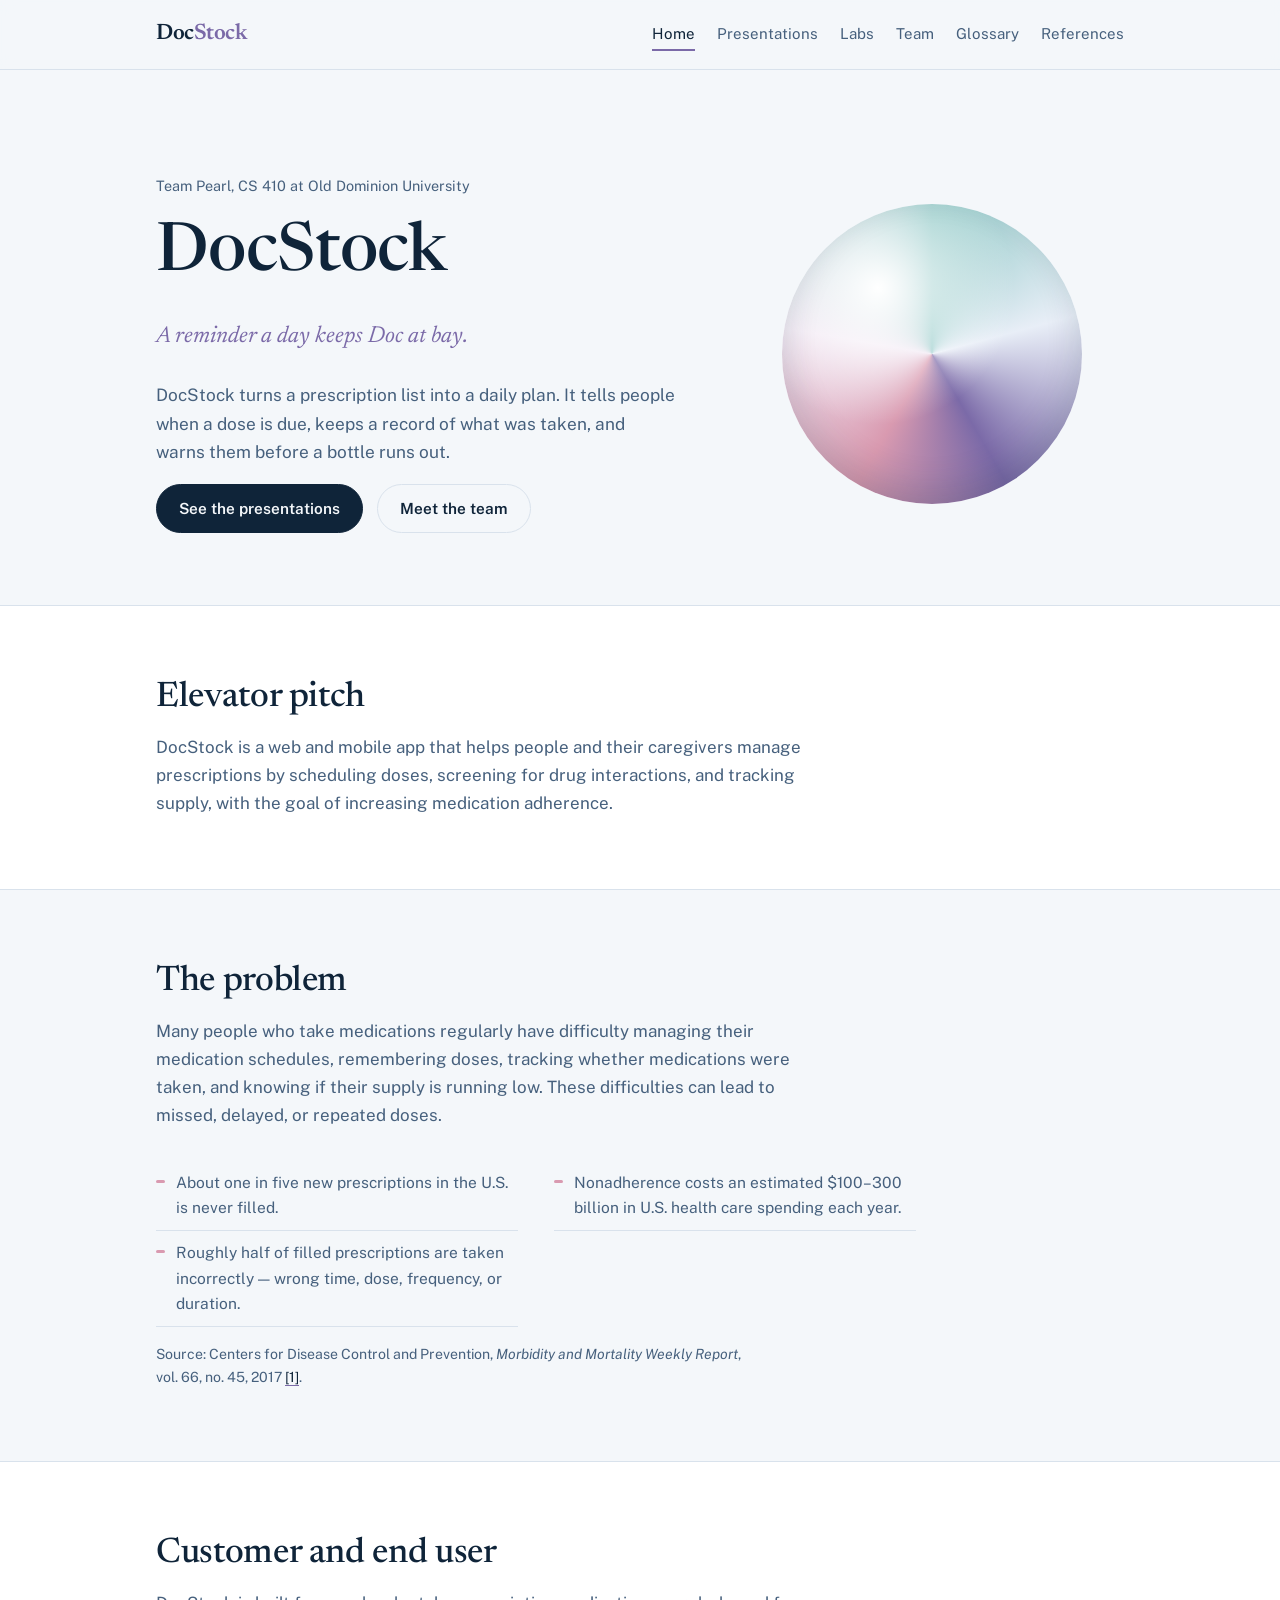
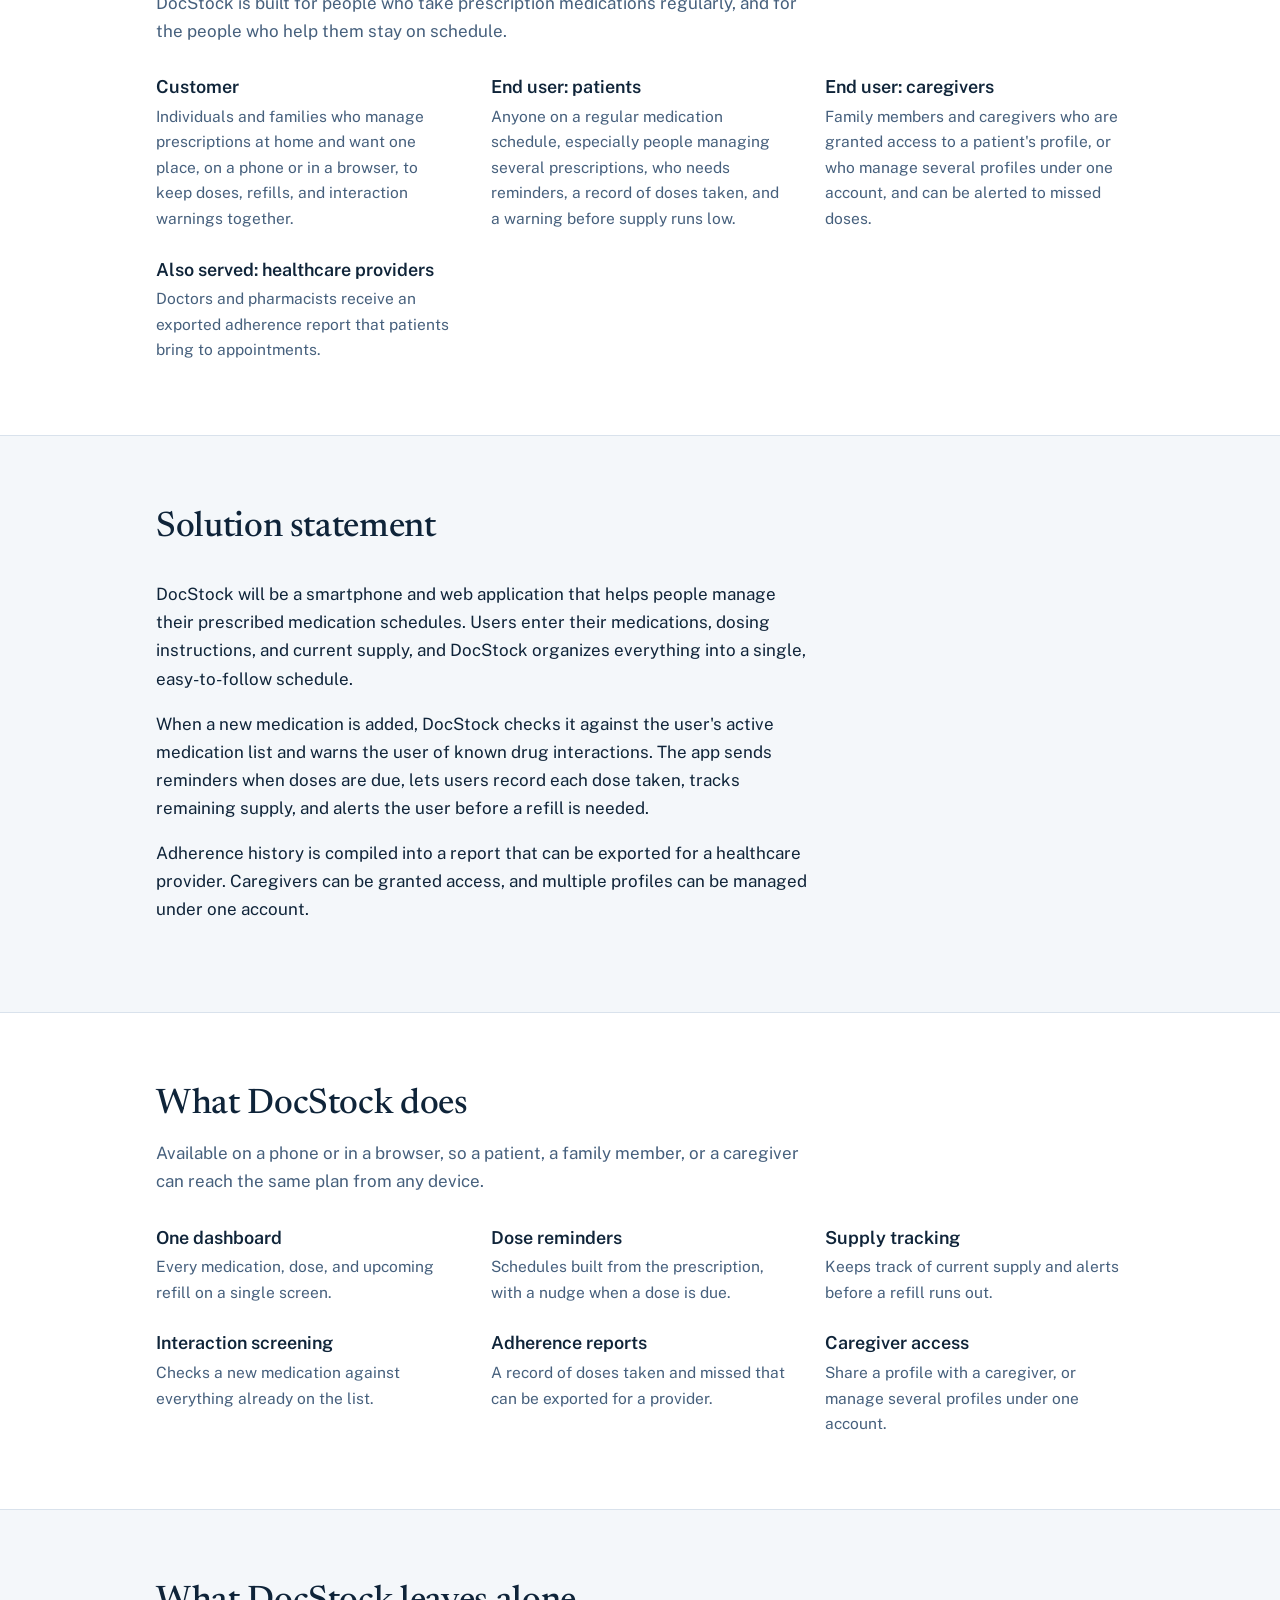
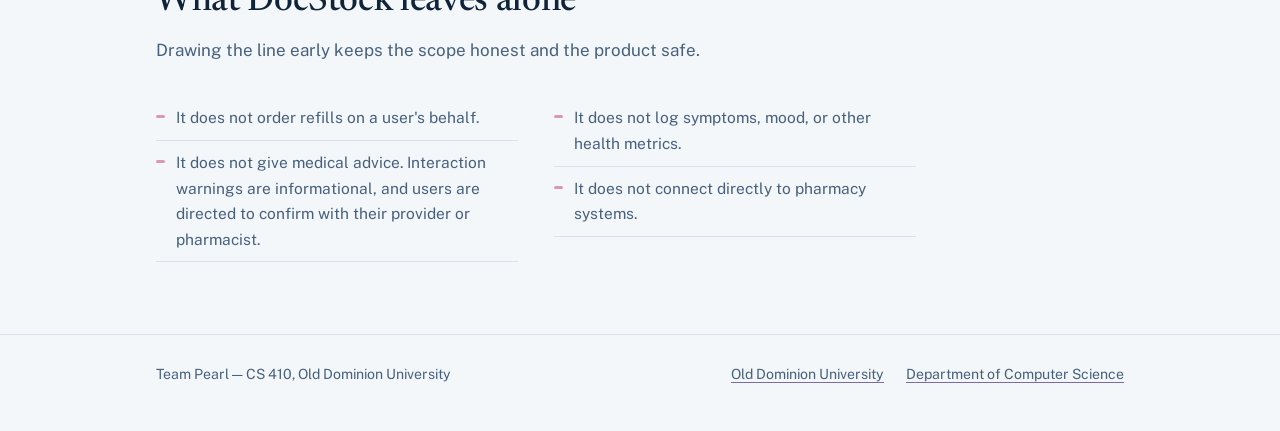
==== commit eedefc0b: "Updated Homepage Caregiver Description, Teammates Description and Shrinked large teammate images for" ====
--- a/index.html
+++ b/index.html
@@ -156,7 +156,7 @@
         </div>
         <div class="feature">
           <h3>Caregiver access</h3>
-          <p>Multiple profiles under one account, so one person can manage several.</p>
+          <p>Share a profile with a caregiver, or manage several profiles under one account.</p>
         </div>
       </div>
     </div>
